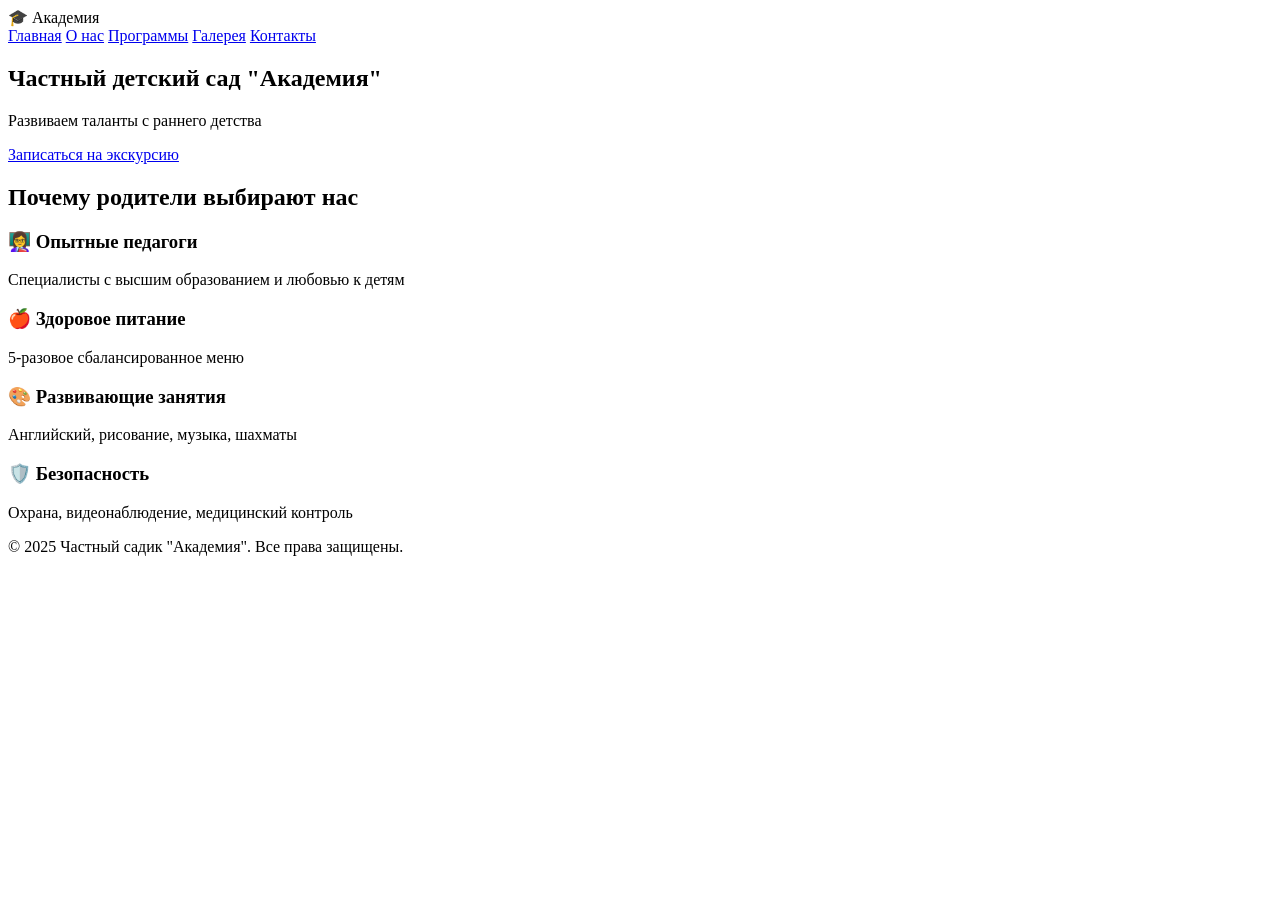
==== index.html @ ad9cf3d0 "index.html" ====
<!DOCTYPE html>
<html lang="ru">
<head>
  <meta charset="UTF-8">
  <meta name="viewport" content="width=device-width, initial-scale=1.0">
  <title>Частный садик "Академия"</title>
  <link rel="stylesheet" href="css/style.css">
</head>
<body>
  <header>
    <div class="logo">🎓 Академия</div>
    <nav>
      <a href="index.html">Главная</a>
      <a href="about.html">О нас</a>
      <a href="programs.html">Программы</a>
      <a href="gallery.html">Галерея</a>
      <a href="contacts.html">Контакты</a>
    </nav>
  </header>

  <section class="hero">
    <h1>Частный детский сад "Академия"</h1>
    <p>Развиваем таланты с раннего детства</p>
    <a href="contacts.html" class="btn">Записаться на экскурсию</a>
  </section>

  <section class="features">
    <h2>Почему родители выбирают нас</h2>
    <div class="cards">
      <div class="card">
        <h3>👩‍🏫 Опытные педагоги</h3>
        <p>Специалисты с высшим образованием и любовью к детям</p>
      </div>
      <div class="card">
        <h3>🍎 Здоровое питание</h3>
        <p>5-разовое сбалансированное меню</p>
      </div>
      <div class="card">
        <h3>🎨 Развивающие занятия</h3>
        <p>Английский, рисование, музыка, шахматы</p>
      </div>
      <div class="card">
        <h3>🛡️ Безопасность</h3>
        <p>Охрана, видеонаблюдение, медицинский контроль</p>
      </div>
    </div>
  </section>

  <footer>
    <p>© 2025 Частный садик "Академия". Все права защищены.</p>
  </footer>
</body>
</html>
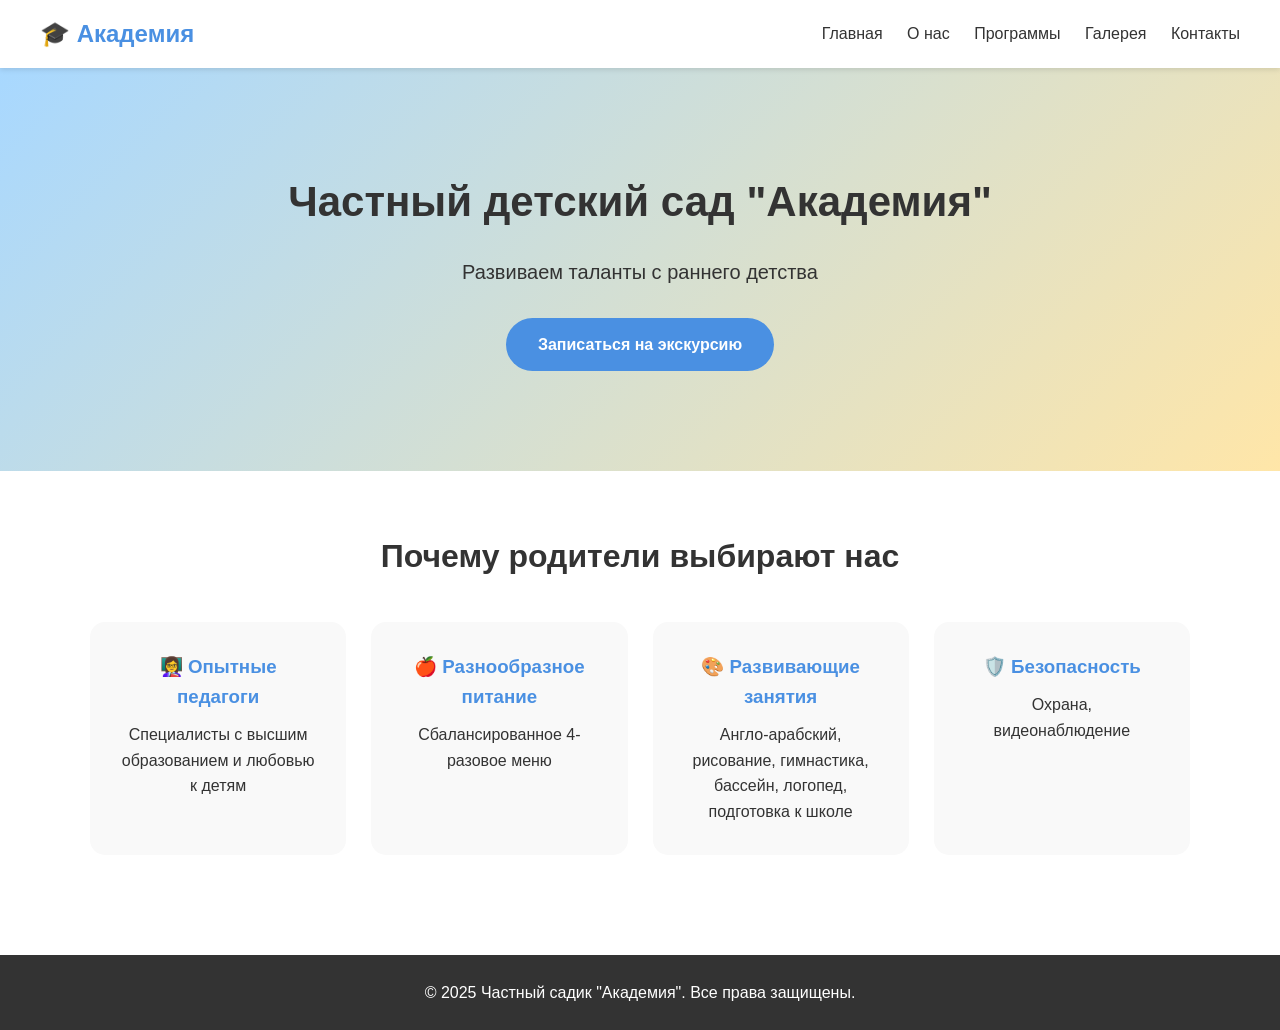
==== commit 7f77ca93: "Update index.html" ====
--- a/index.html
+++ b/index.html
@@ -32,16 +32,16 @@
         <p>Специалисты с высшим образованием и любовью к детям</p>
       </div>
       <div class="card">
-        <h3>🍎 Здоровое питание</h3>
-        <p>5-разовое сбалансированное меню</p>
+        <h3>🍎 Разнообразное питание</h3>
+        <p>Сбалансированное 4-разовое меню</p>
       </div>
       <div class="card">
         <h3>🎨 Развивающие занятия</h3>
-        <p>Английский, рисование, музыка, шахматы</p>
+        <p>Англо-арабский, рисование, гимнастика, бассейн, логопед, подготовка к школе</p>
       </div>
       <div class="card">
         <h3>🛡️ Безопасность</h3>
-        <p>Охрана, видеонаблюдение, медицинский контроль</p>
+        <p>Охрана, видеонаблюдение</p>
       </div>
     </div>
   </section>
--- a/css/style.css
+++ b/css/style.css
@@ -0,0 +1,55 @@
+* { margin: 0; padding: 0; box-sizing: border-box; font-family: 'Segoe UI', sans-serif; }
+
+body { color: #333; line-height: 1.6; }
+
+header {
+  display: flex; justify-content: space-between; align-items: center;
+  padding: 15px 40px; background: #fff; box-shadow: 0 2px 5px rgba(0,0,0,0.1);
+  position: sticky; top: 0; z-index: 100;
+}
+
+.logo { font-size: 24px; font-weight: bold; color: #4a90e2; }
+
+nav a {
+  margin-left: 20px; text-decoration: none; color: #333; font-weight: 500;
+  transition: color 0.3s;
+}
+nav a:hover { color: #4a90e2; }
+
+.hero {
+  text-align: center; padding: 100px 20px;
+  background: linear-gradient(135deg, #a8d8ff 0%, #ffe6a8 100%);
+}
+.hero h1 { font-size: 42px; margin-bottom: 20px; }
+.hero p { font-size: 20px; margin-bottom: 30px; }
+
+.btn {
+  display: inline-block; padding: 14px 32px; background: #4a90e2; color: #fff;
+  text-decoration: none; border-radius: 30px; font-weight: bold;
+  transition: transform 0.2s;
+}
+.btn:hover { transform: scale(1.05); background: #357abd; }
+
+.features { padding: 60px 40px; text-align: center; }
+.features h2 { font-size: 32px; margin-bottom: 40px; }
+
+.cards {
+  display: grid; grid-template-columns: repeat(auto-fit, minmax(250px, 1fr));
+  gap: 25px; max-width: 1100px; margin: 0 auto;
+}
+.card {
+  padding: 30px; background: #f9f9f9; border-radius: 15px;
+  transition: transform 0.3s, box-shadow 0.3s;
+}
+.card:hover { transform: translateY(-5px); box-shadow: 0 10px 25px rgba(0,0,0,0.1); }
+.card h3 { margin-bottom: 10px; color: #4a90e2; }
+
+footer {
+  text-align: center; padding: 25px; background: #333; color: #fff; margin-top: 40px;
+}
+
+@media (max-width: 768px) {
+  header { flex-direction: column; gap: 10px; padding: 15px; }
+  nav a { margin: 0 8px; font-size: 14px; }
+  .hero h1 { font-size: 28px; }
+}
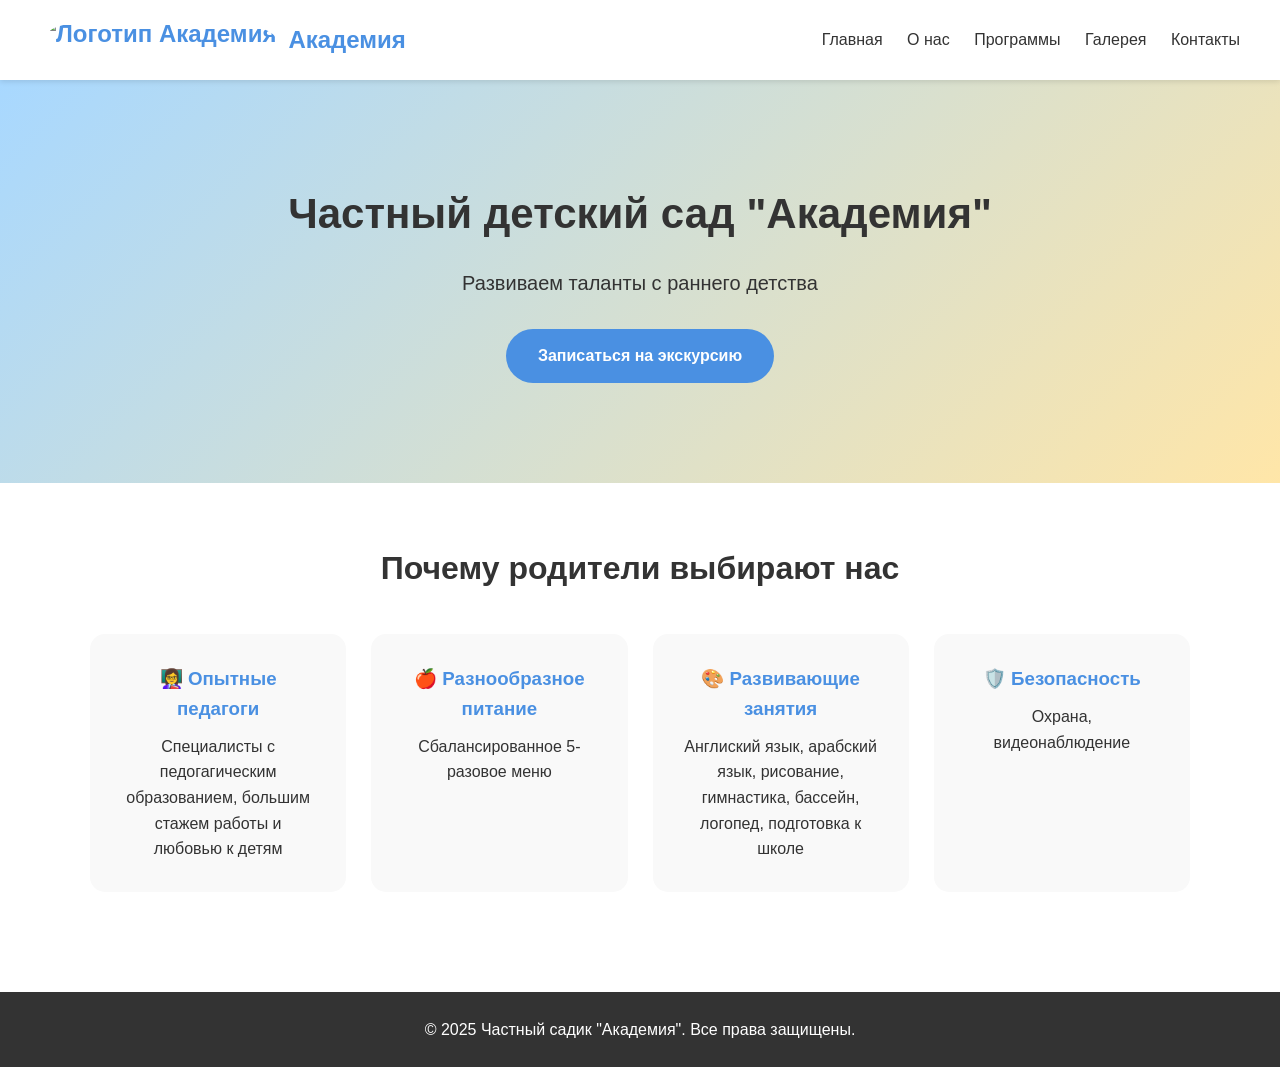
==== commit 1e317723: "Update index.html" ====
--- a/index.html
+++ b/index.html
@@ -3,12 +3,35 @@
 <head>
   <meta charset="UTF-8">
   <meta name="viewport" content="width=device-width, initial-scale=1.0">
-  <title>Частный садик "Академия"</title>
+  <title>Частный детский сад "Академия"</title>
   <link rel="stylesheet" href="css/style.css">
+  
+  <!-- Стили для логотипа, чтобы он красиво стоял с текстом -->
+  <style>
+    .logo {
+      display: flex;
+      align-items: center;
+      gap: 12px; /* Расстояние между картинкой и текстом */
+      font-size: 24px;
+      font-weight: bold;
+      color: #4a90e2;
+    }
+    .logo img {
+      height: 50px; /* Высота логотипа. Если слишком большой - поставьте 40px */
+      width: auto;
+      border-radius: 50%; /* Делает логотип круглым. Если не нужно - удалите эту строку */
+    }
+  </style>
 </head>
 <body>
   <header>
-    <div class="logo">🎓 Академия</div>
+    <!-- Блок с логотипом -->
+    <div class="logo">
+      <!-- Ссылка на картинку. Если вы назвали файл logo.jpg, поменяйте logo.png на logo.jpg -->
+      <img src="images/logo.png" alt="Логотип Академия">
+      <span>Академия</span>
+    </div>
+    
     <nav>
       <a href="index.html">Главная</a>
       <a href="about.html">О нас</a>
@@ -29,15 +52,15 @@
     <div class="cards">
       <div class="card">
         <h3>👩‍🏫 Опытные педагоги</h3>
-        <p>Специалисты с высшим образованием и любовью к детям</p>
+        <p>Специалисты с педогагическим образованием, большим стажем работы и любовью к детям</p>
       </div>
       <div class="card">
         <h3>🍎 Разнообразное питание</h3>
-        <p>Сбалансированное 4-разовое меню</p>
+        <p>Сбалансированное 5-разовое меню</p>
       </div>
       <div class="card">
         <h3>🎨 Развивающие занятия</h3>
-        <p>Англо-арабский, рисование, гимнастика, бассейн, логопед, подготовка к школе</p>
+        <p>Англиский язык, арабский язык, рисование, гимнастика, бассейн, логопед, подготовка к школе</p>
       </div>
       <div class="card">
         <h3>🛡️ Безопасность</h3>
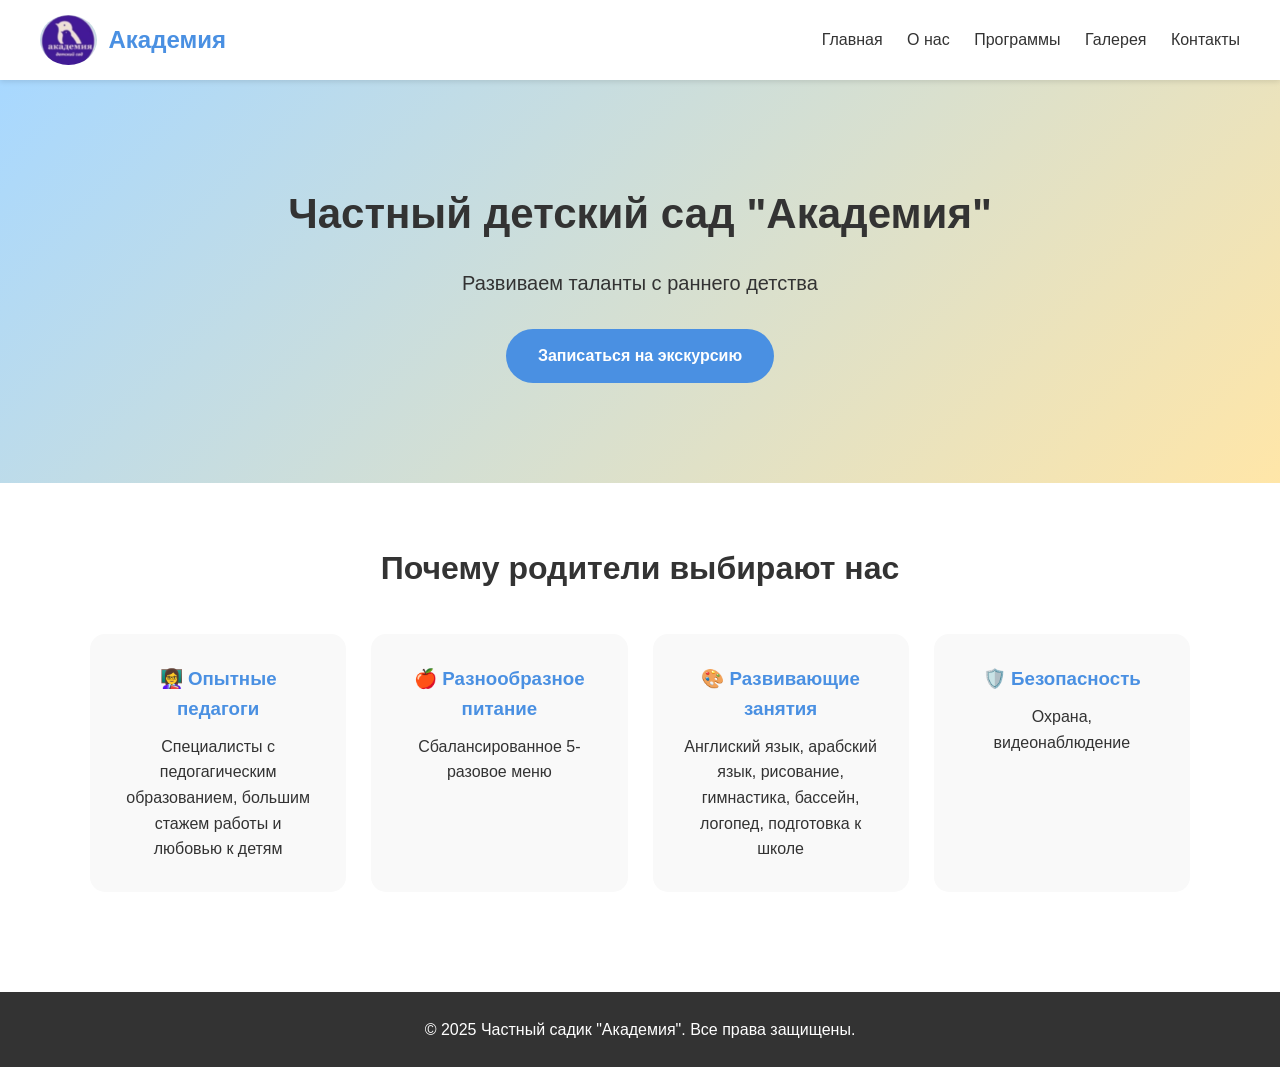
==== commit ed366b4f: "Update index.html" ====
--- a/index.html
+++ b/index.html
@@ -28,7 +28,7 @@
     <!-- Блок с логотипом -->
     <div class="logo">
       <!-- Ссылка на картинку. Если вы назвали файл logo.jpg, поменяйте logo.png на logo.jpg -->
-      <img src="images/logo.png" alt="Логотип Академия">
+      <img src="logo.png" alt="Логотип Академия">
       <span>Академия</span>
     </div>
     
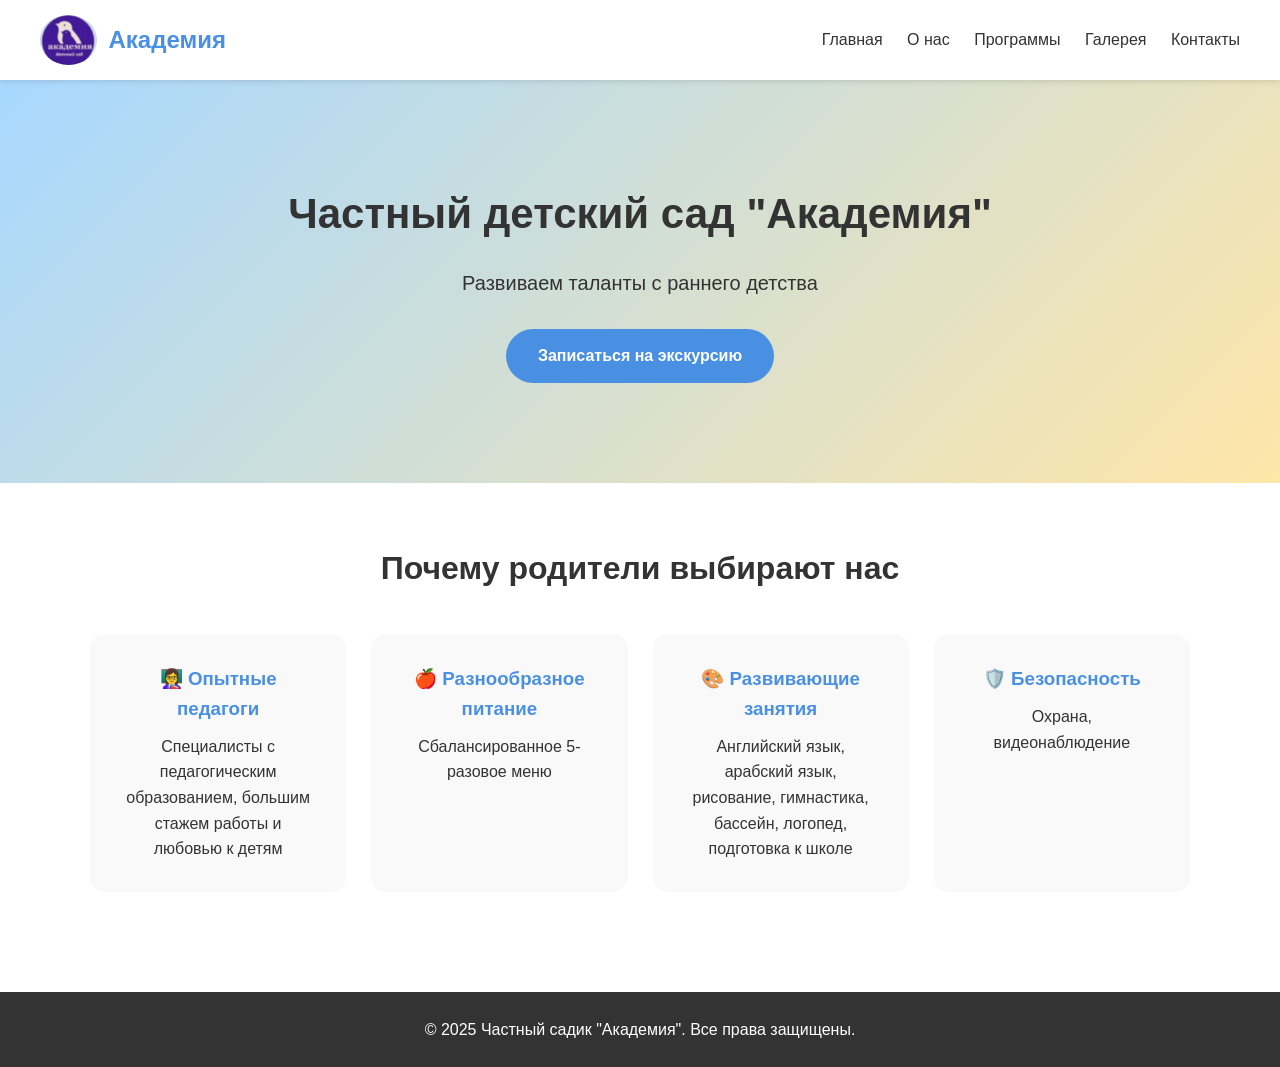
==== commit 92f25aaa: "Update index.html" ====
--- a/index.html
+++ b/index.html
@@ -17,9 +17,9 @@
       color: #4a90e2;
     }
     .logo img {
-      height: 50px; /* Высота логотипа. Если слишком большой - поставьте 40px */
+      height: 50px; /* Высота логотипа */
       width: auto;
-      border-radius: 50%; /* Делает логотип круглым. Если не нужно - удалите эту строку */
+      border-radius: 50%; /* Делает логотип круглым. Если фото не квадратное - удалите эту строку */
     }
   </style>
 </head>
@@ -27,7 +27,7 @@
   <header>
     <!-- Блок с логотипом -->
     <div class="logo">
-      <!-- Ссылка на картинку. Если вы назвали файл logo.jpg, поменяйте logo.png на logo.jpg -->
+      <!-- Теперь картинка берется прямо из корня, без папки images -->
       <img src="logo.png" alt="Логотип Академия">
       <span>Академия</span>
     </div>
@@ -52,7 +52,7 @@
     <div class="cards">
       <div class="card">
         <h3>👩‍🏫 Опытные педагоги</h3>
-        <p>Специалисты с педогагическим образованием, большим стажем работы и любовью к детям</p>
+        <p>Специалисты с педагогическим образованием, большим стажем работы и любовью к детям</p>
       </div>
       <div class="card">
         <h3>🍎 Разнообразное питание</h3>
@@ -60,7 +60,7 @@
       </div>
       <div class="card">
         <h3>🎨 Развивающие занятия</h3>
-        <p>Англиский язык, арабский язык, рисование, гимнастика, бассейн, логопед, подготовка к школе</p>
+        <p>Английский язык, арабский язык, рисование, гимнастика, бассейн, логопед, подготовка к школе</p>
       </div>
       <div class="card">
         <h3>🛡️ Безопасность</h3>
